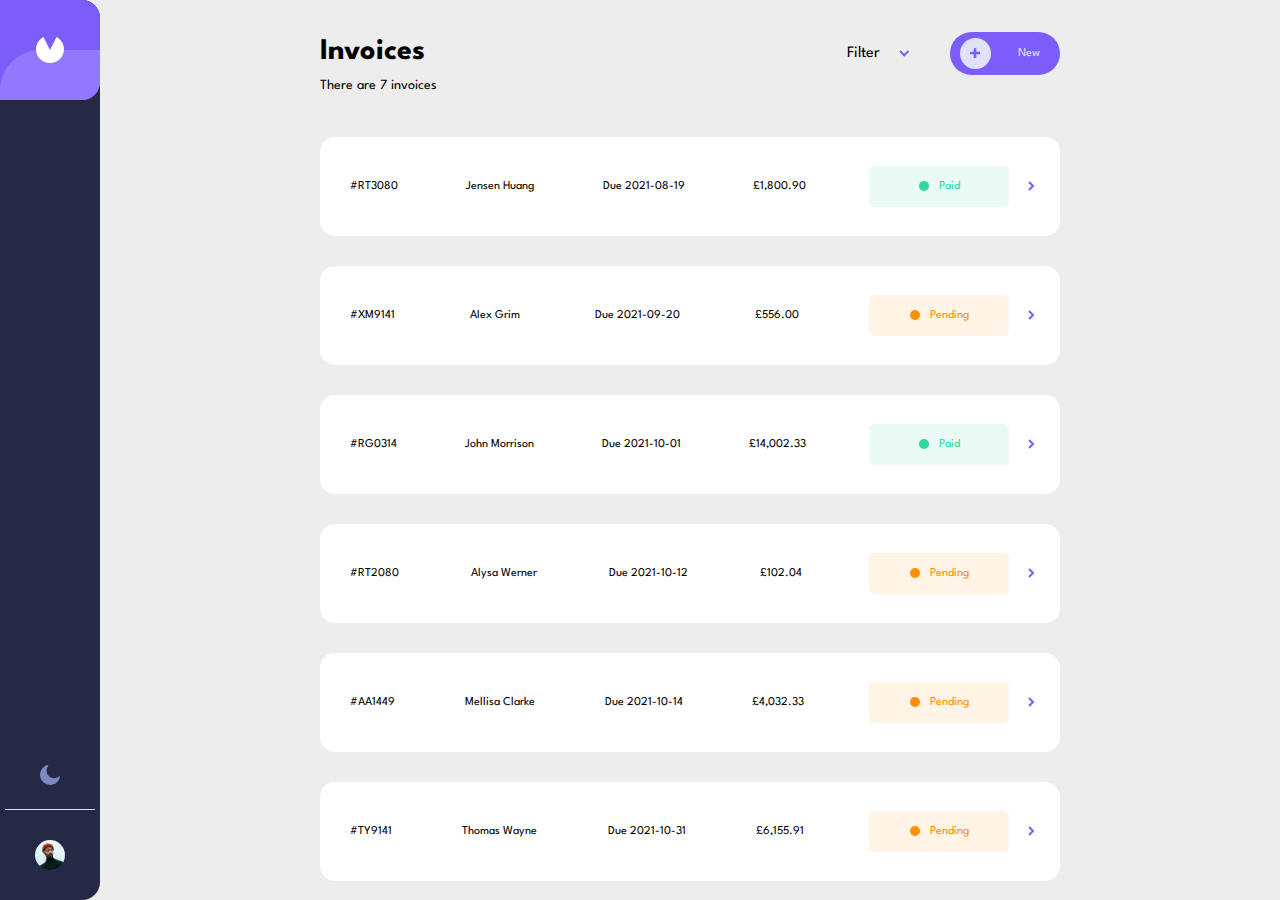
==== invoice-app/starter-code/index.html @ 85fbe892 "- Added invoice app" ====
<!DOCTYPE html>
<html lang="en">

<head>
  <meta charset="UTF-8">
  <meta name="viewport" content="width=device-width, initial-scale=1.0">

  <link rel="icon" type="image/png" sizes="32x32" href="./assets/favicon-32x32.png">
  <link rel="preconnect" href="https://fonts.gstatic.com">
  <link href="https://fonts.googleapis.com/css2?family=Spartan:wght@400;700&display=swap" rel="stylesheet">
  <link rel="stylesheet" href="./style/style.css">

  <title>Frontend Mentor | Invoice app</title>
</head>


<body>

  <main class="empty" id="test">
    <section id="filter-section">
      <div class="inner-wrapper">
        <div id="filter-text">
          <h4 id="header">Invoices</h4>
          <p id="invoice-count">No Invoices</p>
        </div>

        <div id="filter-container">
          <div id="dropdown">
            <span>Filter</span>
            <img src="./assets/icon-arrow-down.svg" alt="icon-arrow-down">
          </div>
          <div id="filter-button">
            <img src="./assets/icon-plus.svg" alt="icon-plus">
            <span>New</span>
          </div>
        </div>
      </div>
    </section>



    <!--Card-->
    <section id="invoice-section">

    </section>
    <!-- End of card -->
  </main>
  <script src="./js/header.js"></script>
  <script src="./js/app.js"></script>
</body>

</html>
---- invoice-app/starter-code/style/style.css ----
html{padding:0;margin:0;height:100vh;width:100vw;font-size:100%}html body{box-sizing:border-box;font-size:1rem;padding:0;margin:0;font-family:"Spartan",sans-serif;background:#ededed}html body h1{font-family:"Spartan",sans-serif;font-weight:bold;font-size:32px;line-height:36px;letter-spacing:-1}html body h2{font-family:"Spartan",sans-serif;font-weight:bold;font-size:20px;line-height:22px;letter-spacing:-0.63}html body h3,html body h4{font-family:"Spartan",sans-serif;font-weight:bold;font-size:16px;line-height:24px;letter-spacing:-0.8}html body p{font-family:"Spartan",sans-serif;font-size:12px;line-height:15px;letter-spacing:-0.25}html body main{padding:0}html body main,html body section{box-sizing:border-box}@media screen and (min-width: 768px){html body{display:-webkit-flex;display:flex;-webkit-flex-direction:row;flex-direction:row}}header{display:-webkit-flex;display:flex;width:100%;height:75px;background-color:#252945;-webkit-justify-content:space-between;justify-content:space-between}header.menu-container #logo{max-width:100px;display:-webkit-flex;display:flex;-webkit-align-items:center;align-items:center;-webkit-justify-content:center;justify-content:center;-webkit-flex:1;flex:1;background-color:#7c5dfa;border-radius:0 18px 18px 0;position:relative;overflow:hidden}header.menu-container #logo img{z-index:1}header.menu-container #logo:after{display:block;content:"";height:50%;width:100%;background-color:#9277ff;position:absolute;bottom:0;border-top-left-radius:40px;z-index:0}header.menu-container #menu{display:-webkit-flex;display:flex;-webkit-align-items:center;align-items:center;-webkit-justify-content:flex-end;justify-content:flex-end;-webkit-flex:3;flex:3}header.menu-container #menu #avatar{display:-webkit-flex;display:flex;-webkit-align-items:center;align-items:center;padding:0 30px;height:100%;border-left:1px solid #dfe3fa}header.menu-container #menu #avatar img{height:30px;width:30px;border-radius:50%}header.menu-container #menu #theme-switcher{padding:20px}@media screen and (min-width: 768px){header{width:100px;height:100vh;-webkit-flex-direction:column;flex-direction:column;border-radius:0 18px 18px 0}header.menu-container #logo{height:100px;max-width:100px;display:-webkit-flex;display:flex;-webkit-align-items:center;align-items:center;-webkit-justify-content:center;justify-content:center;-webkit-flex:none;flex:none;background-color:#7c5dfa;border-radius:0 18px 18px 0;position:relative;overflow:hidden}header.menu-container #logo img{z-index:1}header.menu-container #logo:after{display:block;content:"";height:50%;width:100%;background-color:#9277ff;position:absolute;bottom:0;border-top-left-radius:40px;z-index:0}header.menu-container #menu{display:-webkit-flex;display:flex;-webkit-justify-content:space-between;justify-content:space-between;-webkit-flex-direction:column;flex-direction:column;-webkit-align-items:center;align-items:center;-webkit-flex:none;flex:none}header.menu-container #menu #avatar{display:-webkit-flex;display:flex;-webkit-align-items:center;align-items:center;padding:30px;border-top:1px solid #dfe3fa;border-left:none;height:auto}header.menu-container #menu #avatar img{height:30px;width:30px;border-radius:50%}header.menu-container #menu #theme-switcher{padding:20px}}main{display:-webkit-flex;display:flex;-webkit-flex-direction:column;flex-direction:column;height:100vh;max-width:800px;margin:0 auto;overflow:scroll;scrollbar-width:none;-ms-overflow-style:none}main::-webkit-scrollbar{display:none}main section{padding:0 30px}main #filter-section .inner-wrapper{display:-webkit-flex;display:flex;-webkit-justify-content:space-between;justify-content:space-between;-webkit-align-items:center;align-items:center;margin-bottom:30px}main #filter-section .inner-wrapper #header{font-size:30px;margin-bottom:10px}main #filter-section .inner-wrapper #invoice-count{font-size:14px}main #filter-section .inner-wrapper #filter-container{display:-webkit-flex;display:flex;-webkit-justify-content:space-between;justify-content:space-between;-webkit-align-items:center;align-items:center;-webkit-flex-wrap:wrap;flex-wrap:wrap}main #filter-section .inner-wrapper #filter-container #dropdown img{padding-left:15px}main #filter-section .inner-wrapper #filter-container #filter-button{background-color:#7c5dfa;border-radius:50px;color:#dfe3fa;padding:6px 10px;margin-left:40px;display:-webkit-inline-flex;display:inline-flex;-webkit-align-items:center;align-items:center;-webkit-justify-content:space-between;justify-content:space-between;width:90px}main #filter-section .inner-wrapper #filter-container #filter-button img{background-color:#dfe3fa;padding:10px;border-radius:50%}main #filter-section .inner-wrapper #filter-container #filter-button span:nth-child(2){font-size:12px;padding-right:10px}main #filter-section .inner-wrapper #filter-container #filter-button:hover{cursor:pointer}main #empty-image{width:100%;margin-top:50px}main #empty-image #empty-result{display:-webkit-flex;display:flex;-webkit-justify-content:center;justify-content:center;-webkit-align-items:center;align-items:center;-webkit-flex-direction:column;flex-direction:column;max-width:70%;margin:0 auto}main #empty-image #empty-result h4{font-size:30px;margin-bottom:10px}main #empty-image #empty-result p{font-size:14px;line-height:28px;max-width:70%;text-align:center}@media screen and (min-width: 768px){main{width:100%}}.invoice-card{background-color:#fff;margin:0 auto;border-radius:15px;display:-webkit-flex;display:flex;-webkit-align-items:center;align-items:center;margin-bottom:30px}.invoice-card .invoice-card-inner{padding:15px;width:100%;display:-webkit-flex;display:flex;-webkit-justify-content:space-between;justify-content:space-between;-webkit-align-items:center;align-items:center}.invoice-card .invoice-card-inner .card-details{display:-webkit-flex;display:flex;-webkit-justify-content:space-between;justify-content:space-between;-webkit-flex-wrap:wrap;flex-wrap:wrap;-webkit-align-items:center;align-items:center;width:100%;padding:10px}.invoice-card .invoice-card-inner .card-details p{padding:5px}.invoice-card .invoice-card-inner .card-details span[type=button]{padding:15px 30px;border:none;border-radius:5px;margin-right:15px;display:-webkit-inline-flex;display:inline-flex;-webkit-justify-content:center;justify-content:center;-webkit-align-items:center;align-items:center;width:80px;text-transform:capitalize;font-size:12px}.invoice-card .invoice-card-inner .card-details span[type=button]::before{content:"";height:10px;width:10px;border-radius:5px;background-color:#33d69f;margin-right:10px}.invoice-card .invoice-card-inner .card-details span[type=button].paid{background-color:rgba(51,214,159,.1);color:#33d69f}.invoice-card .invoice-card-inner .card-details span[type=button].paid::before{background-color:#33d69f}.invoice-card .invoice-card-inner .card-details span[type=button].draft{background-color:rgba(37,41,69,.1);color:#252945}.invoice-card .invoice-card-inner .card-details span[type=button].draft::before{background-color:#252945}.invoice-card .invoice-card-inner .card-details span[type=button].pending{background-color:rgba(255,143,0,.1);color:#ff8f00}.invoice-card .invoice-card-inner .card-details span[type=button].pending::before{background-color:#ff8f00}.invoice-card .invoice-card-inner .card-details span[type=button]:hover{cursor:pointer}#single-invoice-section{margin-top:40px}#single-invoice-section #back-button{margin-bottom:30px}#single-invoice-section #back-button img{margin-right:15px}#single-invoice-section #back-button span{font-size:14px}#single-invoice-section #back-button:hover{cursor:pointer}.card-details .operation-buttons{display:-webkit-flex;display:flex;-webkit-justify-content:space-between;justify-content:space-between}.card-details .operation-buttons .invoice-button{padding:10px 15px;text-transform:capitalize;font-size:14px;border-radius:5px;margin:0 5px}.card-details .operation-buttons .invoice-button:hover{cursor:pointer}.card-details .operation-buttons .invoice-button.delete{background-color:red;color:#dfe3fa}.card-details .operation-buttons .invoice-button.mark-paid{background-color:#7c5dfa;color:#dfe3fa}
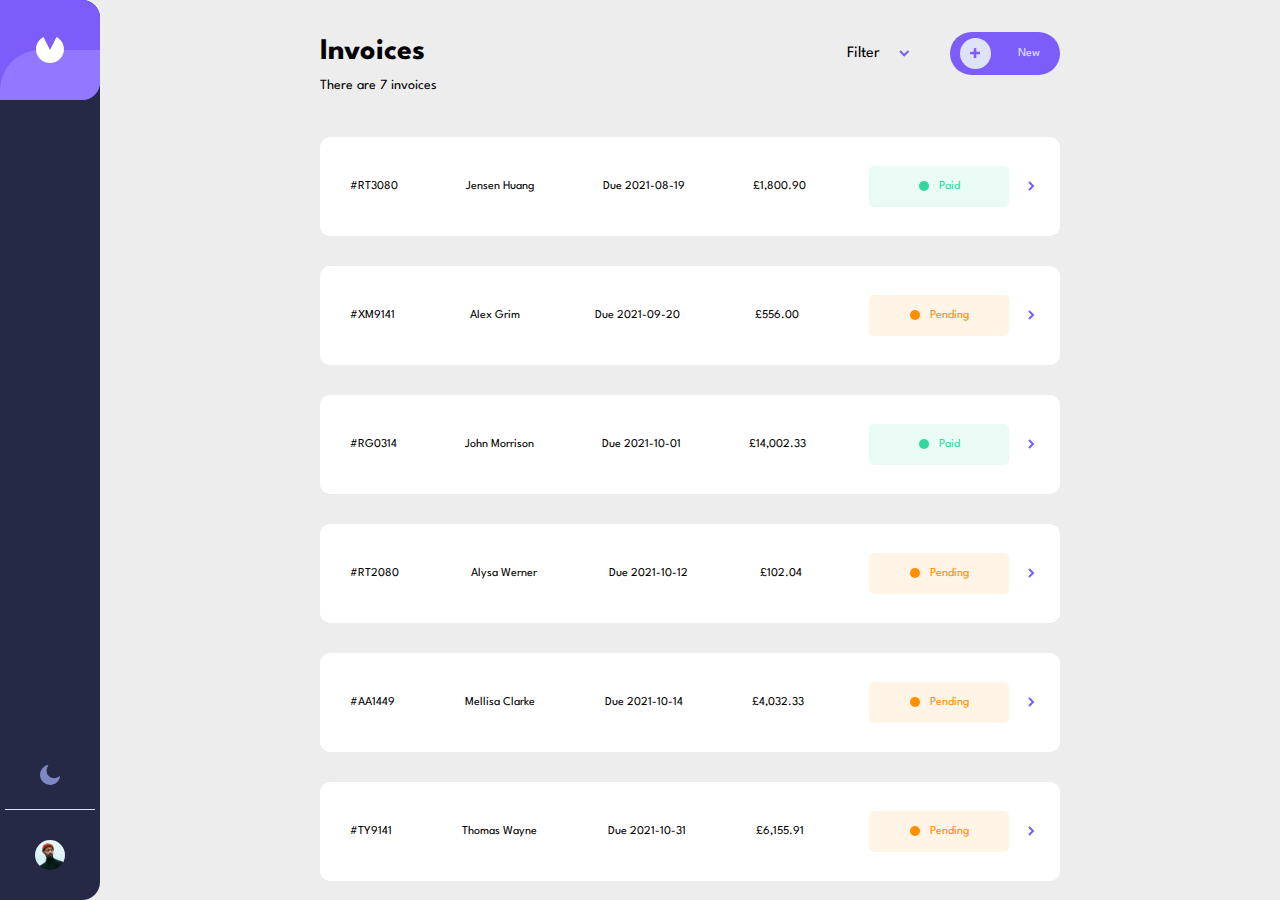
==== commit 22bbacce: "- Added edit invoice page" ====
--- a/invoice-app/starter-code/index.html
+++ b/invoice-app/starter-code/index.html
@@ -40,10 +40,9 @@
 
 
     <!--Card-->
-    <section id="invoice-section">
+    <section id="invoice-section"></section>
+    <!-- End of card -->
 
-    </section>
-    <!-- End of card -->
   </main>
   <script src="./js/header.js"></script>
   <script src="./js/app.js"></script>
--- a/invoice-app/starter-code/style/style.css
+++ b/invoice-app/starter-code/style/style.css
@@ -1 +1 @@
-html{padding:0;margin:0;height:100vh;width:100vw;font-size:100%}html body{box-sizing:border-box;font-size:1rem;padding:0;margin:0;font-family:"Spartan",sans-serif;background:#ededed}html body h1{font-family:"Spartan",sans-serif;font-weight:bold;font-size:32px;line-height:36px;letter-spacing:-1}html body h2{font-family:"Spartan",sans-serif;font-weight:bold;font-size:20px;line-height:22px;letter-spacing:-0.63}html body h3,html body h4{font-family:"Spartan",sans-serif;font-weight:bold;font-size:16px;line-height:24px;letter-spacing:-0.8}html body p{font-family:"Spartan",sans-serif;font-size:12px;line-height:15px;letter-spacing:-0.25}html body main{padding:0}html body main,html body section{box-sizing:border-box}@media screen and (min-width: 768px){html body{display:-webkit-flex;display:flex;-webkit-flex-direction:row;flex-direction:row}}header{display:-webkit-flex;display:flex;width:100%;height:75px;background-color:#252945;-webkit-justify-content:space-between;justify-content:space-between}header.menu-container #logo{max-width:100px;display:-webkit-flex;display:flex;-webkit-align-items:center;align-items:center;-webkit-justify-content:center;justify-content:center;-webkit-flex:1;flex:1;background-color:#7c5dfa;border-radius:0 18px 18px 0;position:relative;overflow:hidden}header.menu-container #logo img{z-index:1}header.menu-container #logo:after{display:block;content:"";height:50%;width:100%;background-color:#9277ff;position:absolute;bottom:0;border-top-left-radius:40px;z-index:0}header.menu-container #menu{display:-webkit-flex;display:flex;-webkit-align-items:center;align-items:center;-webkit-justify-content:flex-end;justify-content:flex-end;-webkit-flex:3;flex:3}header.menu-container #menu #avatar{display:-webkit-flex;display:flex;-webkit-align-items:center;align-items:center;padding:0 30px;height:100%;border-left:1px solid #dfe3fa}header.menu-container #menu #avatar img{height:30px;width:30px;border-radius:50%}header.menu-container #menu #theme-switcher{padding:20px}@media screen and (min-width: 768px){header{width:100px;height:100vh;-webkit-flex-direction:column;flex-direction:column;border-radius:0 18px 18px 0}header.menu-container #logo{height:100px;max-width:100px;display:-webkit-flex;display:flex;-webkit-align-items:center;align-items:center;-webkit-justify-content:center;justify-content:center;-webkit-flex:none;flex:none;background-color:#7c5dfa;border-radius:0 18px 18px 0;position:relative;overflow:hidden}header.menu-container #logo img{z-index:1}header.menu-container #logo:after{display:block;content:"";height:50%;width:100%;background-color:#9277ff;position:absolute;bottom:0;border-top-left-radius:40px;z-index:0}header.menu-container #menu{display:-webkit-flex;display:flex;-webkit-justify-content:space-between;justify-content:space-between;-webkit-flex-direction:column;flex-direction:column;-webkit-align-items:center;align-items:center;-webkit-flex:none;flex:none}header.menu-container #menu #avatar{display:-webkit-flex;display:flex;-webkit-align-items:center;align-items:center;padding:30px;border-top:1px solid #dfe3fa;border-left:none;height:auto}header.menu-container #menu #avatar img{height:30px;width:30px;border-radius:50%}header.menu-container #menu #theme-switcher{padding:20px}}main{display:-webkit-flex;display:flex;-webkit-flex-direction:column;flex-direction:column;height:100vh;max-width:800px;margin:0 auto;overflow:scroll;scrollbar-width:none;-ms-overflow-style:none}main::-webkit-scrollbar{display:none}main section{padding:0 30px}main #filter-section .inner-wrapper{display:-webkit-flex;display:flex;-webkit-justify-content:space-between;justify-content:space-between;-webkit-align-items:center;align-items:center;margin-bottom:30px}main #filter-section .inner-wrapper #header{font-size:30px;margin-bottom:10px}main #filter-section .inner-wrapper #invoice-count{font-size:14px}main #filter-section .inner-wrapper #filter-container{display:-webkit-flex;display:flex;-webkit-justify-content:space-between;justify-content:space-between;-webkit-align-items:center;align-items:center;-webkit-flex-wrap:wrap;flex-wrap:wrap}main #filter-section .inner-wrapper #filter-container #dropdown img{padding-left:15px}main #filter-section .inner-wrapper #filter-container #filter-button{background-color:#7c5dfa;border-radius:50px;color:#dfe3fa;padding:6px 10px;margin-left:40px;display:-webkit-inline-flex;display:inline-flex;-webkit-align-items:center;align-items:center;-webkit-justify-content:space-between;justify-content:space-between;width:90px}main #filter-section .inner-wrapper #filter-container #filter-button img{background-color:#dfe3fa;padding:10px;border-radius:50%}main #filter-section .inner-wrapper #filter-container #filter-button span:nth-child(2){font-size:12px;padding-right:10px}main #filter-section .inner-wrapper #filter-container #filter-button:hover{cursor:pointer}main #empty-image{width:100%;margin-top:50px}main #empty-image #empty-result{display:-webkit-flex;display:flex;-webkit-justify-content:center;justify-content:center;-webkit-align-items:center;align-items:center;-webkit-flex-direction:column;flex-direction:column;max-width:70%;margin:0 auto}main #empty-image #empty-result h4{font-size:30px;margin-bottom:10px}main #empty-image #empty-result p{font-size:14px;line-height:28px;max-width:70%;text-align:center}@media screen and (min-width: 768px){main{width:100%}}.invoice-card{background-color:#fff;margin:0 auto;border-radius:15px;display:-webkit-flex;display:flex;-webkit-align-items:center;align-items:center;margin-bottom:30px}.invoice-card .invoice-card-inner{padding:15px;width:100%;display:-webkit-flex;display:flex;-webkit-justify-content:space-between;justify-content:space-between;-webkit-align-items:center;align-items:center}.invoice-card .invoice-card-inner .card-details{display:-webkit-flex;display:flex;-webkit-justify-content:space-between;justify-content:space-between;-webkit-flex-wrap:wrap;flex-wrap:wrap;-webkit-align-items:center;align-items:center;width:100%;padding:10px}.invoice-card .invoice-card-inner .card-details p{padding:5px}.invoice-card .invoice-card-inner .card-details span[type=button]{padding:15px 30px;border:none;border-radius:5px;margin-right:15px;display:-webkit-inline-flex;display:inline-flex;-webkit-justify-content:center;justify-content:center;-webkit-align-items:center;align-items:center;width:80px;text-transform:capitalize;font-size:12px}.invoice-card .invoice-card-inner .card-details span[type=button]::before{content:"";height:10px;width:10px;border-radius:5px;background-color:#33d69f;margin-right:10px}.invoice-card .invoice-card-inner .card-details span[type=button].paid{background-color:rgba(51,214,159,.1);color:#33d69f}.invoice-card .invoice-card-inner .card-details span[type=button].paid::before{background-color:#33d69f}.invoice-card .invoice-card-inner .card-details span[type=button].draft{background-color:rgba(37,41,69,.1);color:#252945}.invoice-card .invoice-card-inner .card-details span[type=button].draft::before{background-color:#252945}.invoice-card .invoice-card-inner .card-details span[type=button].pending{background-color:rgba(255,143,0,.1);color:#ff8f00}.invoice-card .invoice-card-inner .card-details span[type=button].pending::before{background-color:#ff8f00}.invoice-card .invoice-card-inner .card-details span[type=button]:hover{cursor:pointer}#single-invoice-section{margin-top:40px}#single-invoice-section #back-button{margin-bottom:30px}#single-invoice-section #back-button img{margin-right:15px}#single-invoice-section #back-button span{font-size:14px}#single-invoice-section #back-button:hover{cursor:pointer}.card-details .operation-buttons{display:-webkit-flex;display:flex;-webkit-justify-content:space-between;justify-content:space-between}.card-details .operation-buttons .invoice-button{padding:10px 15px;text-transform:capitalize;font-size:14px;border-radius:5px;margin:0 5px}.card-details .operation-buttons .invoice-button:hover{cursor:pointer}.card-details .operation-buttons .invoice-button.delete{background-color:red;color:#dfe3fa}.card-details .operation-buttons .invoice-button.mark-paid{background-color:#7c5dfa;color:#dfe3fa}
+html{padding:0;margin:0;height:100vh;width:100vw;font-size:100%}html body{box-sizing:border-box;font-size:1rem;padding:0;margin:0;font-family:"Spartan",sans-serif;background:#ededed;overflow:hidden}html body h1{font-family:"Spartan",sans-serif;font-weight:bold;font-size:32px;line-height:36px;letter-spacing:-1}html body h2{font-family:"Spartan",sans-serif;font-weight:bold;font-size:20px;line-height:22px;letter-spacing:-0.63}html body h3,html body h4{font-family:"Spartan",sans-serif;font-weight:bold;font-size:16px;line-height:24px;letter-spacing:-0.8}html body p{font-family:"Spartan",sans-serif;font-size:12px;line-height:15px;letter-spacing:-0.25}html body main{padding:0}html body table{width:100%}html body main,html body section{box-sizing:border-box}html body .faint{color:#888eb0;font-weight:500}@media screen and (min-width: 768px){html body{display:-webkit-flex;display:flex;-webkit-flex-direction:row;flex-direction:row}}header{display:-webkit-flex;display:flex;width:100%;height:75px;background-color:#252945;-webkit-justify-content:space-between;justify-content:space-between;z-index:2}header.menu-container #logo{max-width:100px;display:-webkit-flex;display:flex;-webkit-align-items:center;align-items:center;-webkit-justify-content:center;justify-content:center;-webkit-flex:1;flex:1;background-color:#7c5dfa;border-radius:0 18px 18px 0;position:relative;overflow:hidden}header.menu-container #logo img{z-index:1}header.menu-container #logo:after{display:block;content:"";height:50%;width:100%;background-color:#9277ff;position:absolute;bottom:0;border-top-left-radius:40px;z-index:0}header.menu-container #menu{display:-webkit-flex;display:flex;-webkit-align-items:center;align-items:center;-webkit-justify-content:flex-end;justify-content:flex-end;-webkit-flex:3;flex:3}header.menu-container #menu #avatar{display:-webkit-flex;display:flex;-webkit-align-items:center;align-items:center;padding:0 30px;height:100%;border-left:1px solid #dfe3fa}header.menu-container #menu #avatar img{height:30px;width:30px;border-radius:50%}header.menu-container #menu #theme-switcher{padding:20px}@media screen and (min-width: 768px){header{width:100px;height:100vh;-webkit-flex-direction:column;flex-direction:column;border-radius:0 18px 18px 0}header.menu-container #logo{height:100px;max-width:100px;display:-webkit-flex;display:flex;-webkit-align-items:center;align-items:center;-webkit-justify-content:center;justify-content:center;-webkit-flex:none;flex:none;background-color:#7c5dfa;border-radius:0 18px 18px 0;position:relative;overflow:hidden}header.menu-container #logo img{z-index:1}header.menu-container #logo:after{display:block;content:"";height:50%;width:100%;background-color:#9277ff;position:absolute;bottom:0;border-top-left-radius:40px;z-index:0}header.menu-container #menu{display:-webkit-flex;display:flex;-webkit-justify-content:space-between;justify-content:space-between;-webkit-flex-direction:column;flex-direction:column;-webkit-align-items:center;align-items:center;-webkit-flex:none;flex:none}header.menu-container #menu #avatar{display:-webkit-flex;display:flex;-webkit-align-items:center;align-items:center;padding:30px;border-top:1px solid #dfe3fa;border-left:none;height:auto}header.menu-container #menu #avatar img{height:30px;width:30px;border-radius:50%}header.menu-container #menu #theme-switcher{padding:20px}}main{display:-webkit-flex;display:flex;-webkit-flex-direction:column;flex-direction:column;height:100vh;max-width:800px;margin:0 auto;overflow:scroll;scrollbar-width:none;-ms-overflow-style:none}main::-webkit-scrollbar{display:none}main section{padding:0 30px}main #filter-section .inner-wrapper{display:-webkit-flex;display:flex;-webkit-justify-content:space-between;justify-content:space-between;-webkit-align-items:center;align-items:center;margin-bottom:30px}main #filter-section .inner-wrapper #header{font-size:30px;margin-bottom:10px}main #filter-section .inner-wrapper #invoice-count{font-size:14px}main #filter-section .inner-wrapper #filter-container{display:-webkit-flex;display:flex;-webkit-justify-content:space-between;justify-content:space-between;-webkit-align-items:center;align-items:center;-webkit-flex-wrap:wrap;flex-wrap:wrap}main #filter-section .inner-wrapper #filter-container #dropdown img{padding-left:15px}main #filter-section .inner-wrapper #filter-container #filter-button{background-color:#7c5dfa;border-radius:50px;color:#dfe3fa;padding:6px 10px;margin-left:40px;display:-webkit-inline-flex;display:inline-flex;-webkit-align-items:center;align-items:center;-webkit-justify-content:space-between;justify-content:space-between;width:90px}main #filter-section .inner-wrapper #filter-container #filter-button img{background-color:#dfe3fa;padding:10px;border-radius:50%}main #filter-section .inner-wrapper #filter-container #filter-button span:nth-child(2){font-size:12px;padding-right:10px}main #filter-section .inner-wrapper #filter-container #filter-button:hover{cursor:pointer}main #empty-image{width:100%;margin-top:50px}main #empty-image #empty-result{display:-webkit-flex;display:flex;-webkit-justify-content:center;justify-content:center;-webkit-align-items:center;align-items:center;-webkit-flex-direction:column;flex-direction:column;max-width:70%;margin:0 auto}main #empty-image #empty-result h4{font-size:30px;margin-bottom:10px}main #empty-image #empty-result p{font-size:14px;line-height:28px;max-width:70%;text-align:center}@media screen and (min-width: 768px){main{width:100%}}.invoice-card{background-color:#fff;margin:0 auto;border-radius:10px;display:-webkit-flex;display:flex;-webkit-align-items:center;align-items:center;margin-bottom:30px}.invoice-card .invoice-card-inner{padding:15px;width:100%;display:-webkit-flex;display:flex;-webkit-justify-content:space-between;justify-content:space-between;-webkit-align-items:center;align-items:center}.invoice-card .invoice-card-inner .card-details{display:-webkit-flex;display:flex;-webkit-justify-content:space-between;justify-content:space-between;-webkit-flex-wrap:wrap;flex-wrap:wrap;-webkit-align-items:center;align-items:center;width:100%;padding:10px}.invoice-card .invoice-card-inner .card-details p{padding:5px}.invoice-card .invoice-card-inner .card-details span[type=button]{padding:15px 30px;border:none;border-radius:5px;margin-right:15px;display:-webkit-inline-flex;display:inline-flex;-webkit-justify-content:center;justify-content:center;-webkit-align-items:center;align-items:center;width:80px;text-transform:capitalize;font-size:12px}.invoice-card .invoice-card-inner .card-details span[type=button]::before{content:"";height:10px;width:10px;border-radius:5px;background-color:#33d69f;margin-right:10px}.invoice-card .invoice-card-inner .card-details span[type=button].paid{background-color:rgba(51,214,159,.1);color:#33d69f}.invoice-card .invoice-card-inner .card-details span[type=button].paid::before{background-color:#33d69f}.invoice-card .invoice-card-inner .card-details span[type=button].draft{background-color:rgba(37,41,69,.1);color:#252945}.invoice-card .invoice-card-inner .card-details span[type=button].draft::before{background-color:#252945}.invoice-card .invoice-card-inner .card-details span[type=button].pending{background-color:rgba(255,143,0,.1);color:#ff8f00}.invoice-card .invoice-card-inner .card-details span[type=button].pending::before{background-color:#ff8f00}.invoice-card .invoice-card-inner .card-details span[type=button]:hover{cursor:pointer}body.single-invoice #single-invoice-section{margin-top:40px}body.single-invoice #single-invoice-section #back-button{margin-bottom:30px}body.single-invoice #single-invoice-section #back-button img{margin-right:15px}body.single-invoice #single-invoice-section #back-button span{font-size:14px}body.single-invoice #single-invoice-section #back-button:hover{cursor:pointer}body.single-invoice .card-details .operation-buttons{display:-webkit-flex;display:flex;-webkit-justify-content:space-between;justify-content:space-between}body.single-invoice .card-details .operation-buttons .invoice-button{padding:10px 15px;text-transform:capitalize;font-size:14px;border-radius:5px;margin:0 5px}body.single-invoice .card-details .operation-buttons .invoice-button:hover{cursor:pointer}body.single-invoice .card-details .operation-buttons .invoice-button.edit{background-color:#f8f8fb}body.single-invoice .card-details .operation-buttons .invoice-button.delete{background-color:#ec5757;color:#f8f8fb}body.single-invoice .card-details .operation-buttons .invoice-button.mark-paid{background-color:#7c5dfa;color:#dfe3fa}body.single-invoice #invoice-section .invoice-details{background-color:#fff;border-radius:10px;padding:30px}body.single-invoice #invoice-section .invoice-details .seller-info{display:-webkit-flex;display:flex;-webkit-justify-content:space-between;justify-content:space-between}body.single-invoice #invoice-section .invoice-details .buyer-info{display:-webkit-flex;display:flex;-webkit-justify-content:space-between;justify-content:space-between}body.single-invoice #invoice-section .invoice-details .buyer-info .invoice-date{display:-webkit-flex;display:flex;-webkit-flex-direction:column;flex-direction:column;-webkit-justify-content:space-between;justify-content:space-between}body.single-invoice #invoice-section .invoice-details .items-section{background-color:#f8f8fb;border-radius:10px 10px 0 0}body.single-invoice #invoice-section .invoice-details .items-section table{margin-top:30px;width:100%;border:0;border-spacing:20px 10px;border-collapse:collapse;font-size:14px}body.single-invoice #invoice-section .invoice-details .items-section table td{padding:15px 30px}body.single-invoice #invoice-section .invoice-details .items-section table thead{font-weight:bold}body.single-invoice #invoice-section .invoice-details .items-section table tbody tr{font-size:14px}body.single-invoice #invoice-section .invoice-details .items-section table tfoot{background-color:#373b53;color:#dfe3fa}body.single-invoice #invoice-section .invoice-details .items-section table tfoot td{padding:20px 30px}body.single-invoice .popup{width:100vw;height:100vh;position:absolute;left:0;right:0;top:0;bottom:0;z-index:1;overflow:scroll;display:none}body.single-invoice .popup .form-header{font-weight:bold}body.single-invoice .popup.active{background-color:rgba(0,0,0,.5);display:block;transition:.5s all ease-in-out}body.single-invoice .popup #form{width:600px;max-width:100%;border-radius:0 30px 30px 0;background-color:#fff;display:-webkit-flex;display:flex;-webkit-flex-direction:column;flex-direction:column;-webkit-justify-content:center;justify-content:center;-webkit-transform:translateX(85px);transform:translateX(85px);z-index:-1;padding:20px}body.single-invoice .popup #form section{width:90%;margin-bottom:30px}body.single-invoice .popup #form section .form-header{font-size:18px;margin-bottom:20px}body.single-invoice .popup #form section input[type=text],body.single-invoice .popup #form section input[type=date],body.single-invoice .popup #form section select{padding:15px 10px;border-radius:5px;border:1px solid #dfe3fa;margin-bottom:10px;width:100%}body.single-invoice .popup #form section label{width:100%;display:block;margin-bottom:10px;font-size:14px}body.single-invoice .popup #form section .form-field{margin-bottom:15px}body.single-invoice .popup #form section .form-field.double{display:-webkit-flex;display:flex;-webkit-justify-content:space-between;justify-content:space-between;width:105%}body.single-invoice .popup #form section .form-field.double .field{display:-webkit-inline-flex;display:inline-flex;-webkit-flex-direction:column;flex-direction:column;width:45%}body.single-invoice .popup #form section .form-field.double .field label{width:100%}body.single-invoice .popup #form section .form-field.triple{display:-webkit-flex;display:flex;-webkit-justify-content:space-between;justify-content:space-between;-webkit-align-items:center;align-items:center;width:107%}body.single-invoice .popup #form section .form-field.triple .field{display:-webkit-flex;display:flex;-webkit-flex-direction:column;flex-direction:column}body.single-invoice .popup #form section .form-field.triple .field input{width:80%}body.single-invoice .popup #form section .field{margin-bottom:20px}body.single-invoice .popup #form section #add-new-item{margin-bottom:30px}body.single-invoice .popup #form section#item-list-section .field{width:105%}body.single-invoice .popup #form section #form-actions{display:-webkit-flex;display:flex;-webkit-justify-content:center;justify-content:center}body.single-invoice .popup #form section #form-actions .form-header{margin-bottom:30px}body.single-invoice .popup #form section #form-actions .invoice-button{padding:10px 15px;text-transform:capitalize;font-size:14px;border-radius:5px;margin:0 5px}body.single-invoice .popup #form section #form-actions .invoice-button:hover{cursor:pointer}body.single-invoice .popup #form section #form-actions .invoice-button.edit{background-color:#f8f8fb}body.single-invoice .popup #form section #form-actions .invoice-button.delete{background-color:#ec5757;color:#f8f8fb}body.single-invoice .popup #form section #form-actions .invoice-button.mark-paid{background-color:#7c5dfa;color:#dfe3fa}body.single-invoice .popup #form table{width:100%;border:0;padding:0;margin-bottom:30px}body.single-invoice .popup #form table tr{margin-bottom:20px}body.single-invoice .popup #form table tbody td{border:1px solid #dfe3fa;padding:20px 10px;border-radius:5px;margin:10px;font-size:14px}body.single-invoice .popup #form .add-new{width:100%;background-color:#f8f8fb;padding:15px;border-radius:10px;text-align:center;font-size:14px}
